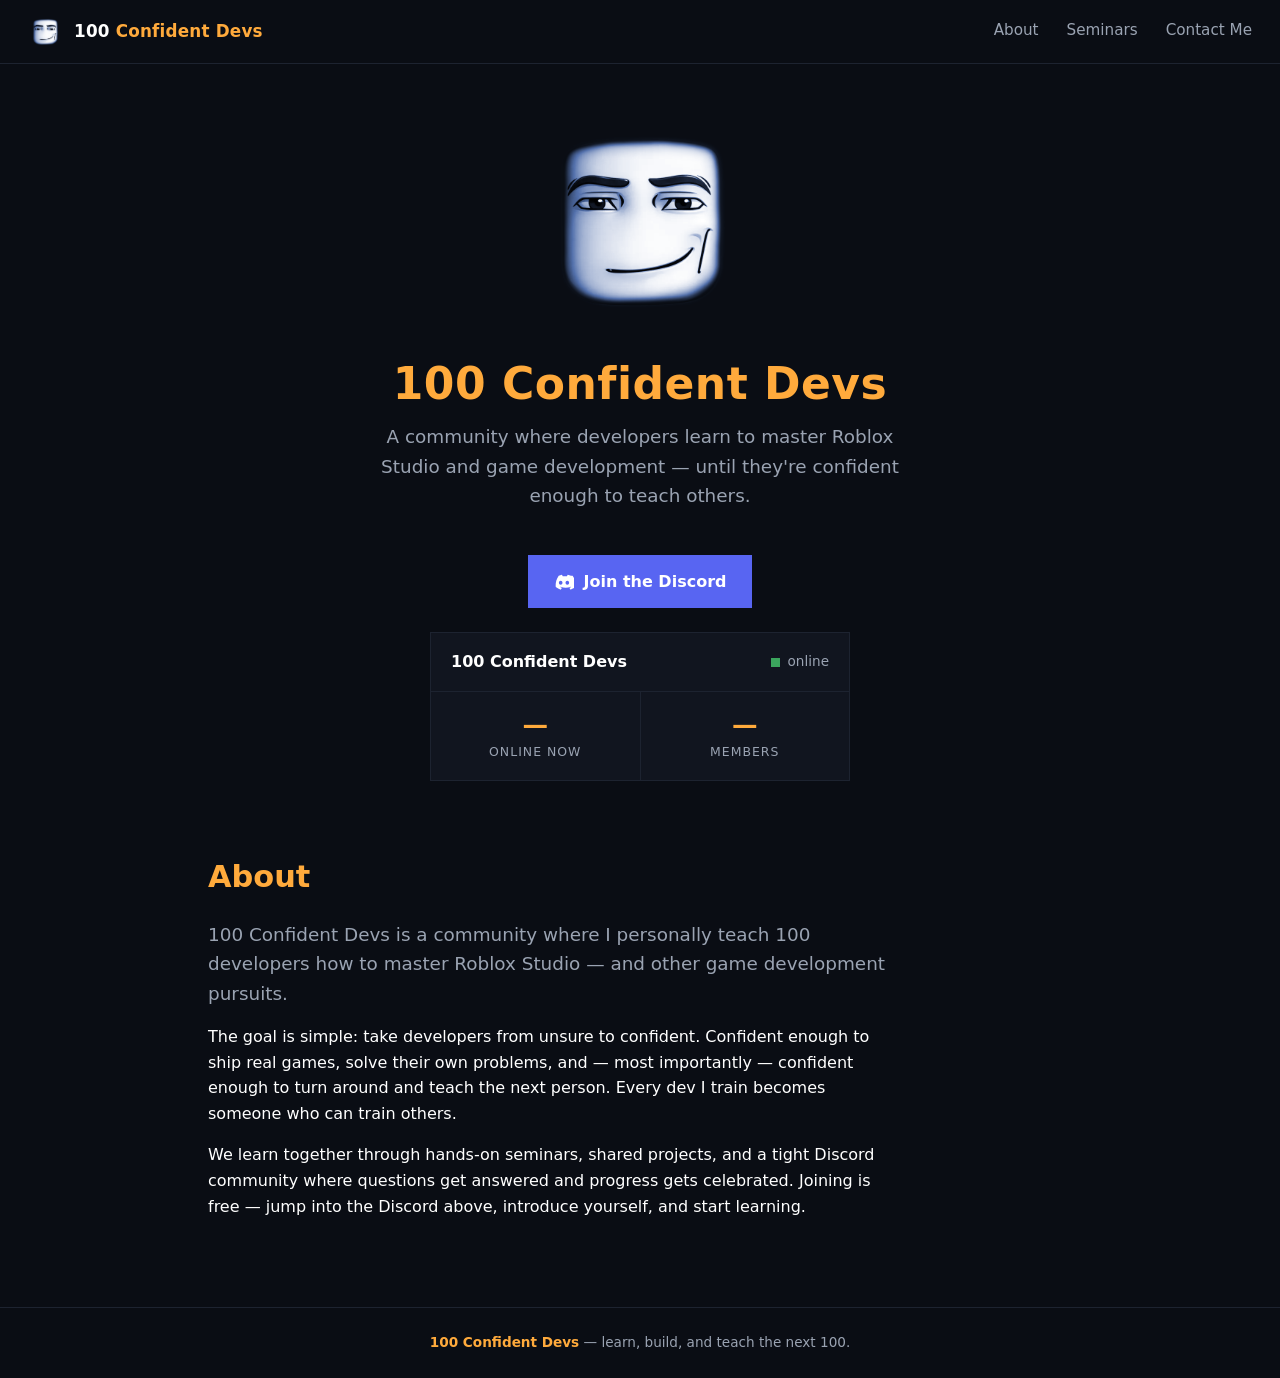
==== index.html @ 68784820 "Initial site: 100 Confident Devs" ====
<!DOCTYPE html>
<html lang="en">
<head>
    <meta charset="UTF-8">
    <meta name="viewport" content="width=device-width, initial-scale=1.0">
    <title>100 Confident Devs</title>
    <meta name="description" content="Join 100 Confident Devs — a community where you learn to master Roblox Studio and game development until you're confident enough to teach others.">
    <link rel="icon" href="assets/logo_ico.ico" type="image/x-icon">
    <link rel="stylesheet" href="styles.css">
</head>
<body>
    <header class="topbar">
        <a class="brand" href="index.html">
            <img src="assets/logo_2.png" alt="100 Confident Devs logo">
            <span>100 <b>Confident Devs</b></span>
        </a>
        <nav class="nav">
            <a href="#about">About</a>
            <a href="seminars.html">Seminars</a>
            <a href="contact.html">Contact Me</a>
        </nav>
    </header>

    <main>
        <section class="hero">
            <img class="hero-logo" src="assets/logo_2.png" alt="100 Confident Devs">
            <h1 class="title">100 Confident Devs</h1>
            <p class="subtitle">
                A community where developers learn to master Roblox Studio and game
                development &mdash; until they're confident enough to teach others.
            </p>

            <div class="discord-zone">
                <a class="btn btn-discord" id="join-btn" href="#" target="_blank" rel="noopener">
                    <svg viewBox="0 0 24 24" fill="currentColor" aria-hidden="true">
                        <path d="M20.317 4.369A19.79 19.79 0 0 0 16.558 3.2a.074.074 0 0 0-.079.037c-.34.6-.715 1.385-.978 2.001a18.27 18.27 0 0 0-5.002 0 12.6 12.6 0 0 0-.993-2.001.077.077 0 0 0-.079-.037A19.736 19.736 0 0 0 5.668 4.37a.07.07 0 0 0-.032.027C2.533 9.046 1.69 13.58 2.104 18.057a.082.082 0 0 0 .031.057 19.9 19.9 0 0 0 5.993 3.04.078.078 0 0 0 .084-.028c.462-.63.874-1.295 1.226-1.994a.076.076 0 0 0-.041-.106 13.1 13.1 0 0 1-1.872-.892.077.077 0 0 1-.008-.128c.126-.094.252-.192.372-.291a.074.074 0 0 1 .077-.01c3.927 1.793 8.18 1.793 12.061 0a.074.074 0 0 1 .078.009c.12.099.246.198.373.292a.077.077 0 0 1-.006.127 12.3 12.3 0 0 1-1.873.892.077.077 0 0 0-.041.107c.36.698.772 1.362 1.225 1.993a.076.076 0 0 0 .084.028 19.84 19.84 0 0 0 6.002-3.04.077.077 0 0 0 .032-.054c.5-5.177-.838-9.674-3.549-13.66a.061.061 0 0 0-.031-.028ZM8.02 15.331c-1.183 0-2.157-1.085-2.157-2.419 0-1.333.956-2.419 2.157-2.419 1.21 0 2.176 1.096 2.157 2.42 0 1.333-.956 2.418-2.157 2.418Zm7.975 0c-1.183 0-2.157-1.085-2.157-2.419 0-1.333.955-2.419 2.157-2.419 1.21 0 2.176 1.096 2.157 2.42 0 1.333-.946 2.418-2.157 2.418Z"/>
                    </svg>
                    Join the Discord
                </a>

                <div class="discord-widget" id="discord-widget">
                    <div class="dw-head">
                        <span class="dw-name" id="dw-name">100 Confident Devs</span>
                        <span class="dw-status"><span class="dw-dot"></span><span>online</span></span>
                    </div>
                    <div class="dw-stats">
                        <div class="dw-stat">
                            <div class="dw-num" id="dw-online">&mdash;</div>
                            <div class="dw-label">Online Now</div>
                        </div>
                        <div class="dw-stat">
                            <div class="dw-num" id="dw-members">&mdash;</div>
                            <div class="dw-label">Members</div>
                        </div>
                    </div>
                </div>
            </div>
        </section>

        <section class="page" id="about">
            <h2 class="section">About</h2>
            <p class="lead">
                100 Confident Devs is a community where I personally teach 100 developers
                how to master Roblox Studio &mdash; and other game development pursuits.
            </p>
            <p>
                The goal is simple: take developers from unsure to confident. Confident
                enough to ship real games, solve their own problems, and &mdash; most
                importantly &mdash; confident enough to turn around and teach the next
                person. Every dev I train becomes someone who can train others.
            </p>
            <p>
                We learn together through hands-on seminars, shared projects, and a tight
                Discord community where questions get answered and progress gets celebrated.
                Joining is free &mdash; jump into the Discord above, introduce yourself,
                and start learning.
            </p>
        </section>
    </main>

    <footer>
        <b>100 Confident Devs</b> &mdash; learn, build, and teach the next 100.
    </footer>

    <script src="script.js"></script>
</body>
</html>
---- styles.css ----
/* ============================================================
   100 Confident Devs — shared styles
   Flat UI. Dark base #0a0d14, white text, orange #FFAA3C accents.
   ============================================================ */

:root {
    --bg: #0a0d14;
    --bg-raised: #11151f;
    --bg-line: #1d2330;
    --text: #ffffff;
    --text-dim: #9aa3b2;
    --accent: #ffaa3c;
    --accent-dim: #c97f23;
    --discord: #5865f2;
    --max-width: 920px;
}

* {
    box-sizing: border-box;
    margin: 0;
    padding: 0;
}

html {
    -webkit-text-size-adjust: 100%;
}

body {
    background-color: var(--bg);
    color: var(--text);
    font-family: "Segoe UI", system-ui, -apple-system, Roboto, Helvetica, Arial, sans-serif;
    line-height: 1.6;
    min-height: 100vh;
    display: flex;
    flex-direction: column;
}

/* ---------- Top navigation ---------- */

.topbar {
    display: flex;
    align-items: center;
    justify-content: space-between;
    padding: 0 28px;
    height: 64px;
    border-bottom: 1px solid var(--bg-line);
    background-color: var(--bg);
    position: sticky;
    top: 0;
    z-index: 10;
}

.brand {
    display: flex;
    align-items: center;
    gap: 12px;
    text-decoration: none;
    color: var(--text);
}

.brand img {
    width: 34px;
    height: 34px;
    display: block;
}

.brand span {
    font-weight: 700;
    font-size: 1.05rem;
    letter-spacing: 0.2px;
}

.brand span b {
    color: var(--accent);
    font-weight: 700;
}

.nav {
    display: flex;
    gap: 28px;
}

.nav a {
    color: var(--text-dim);
    text-decoration: none;
    font-size: 0.95rem;
    font-weight: 500;
    padding: 4px 0;
    border-bottom: 2px solid transparent;
    transition: color 0.15s ease, border-color 0.15s ease;
}

.nav a:hover {
    color: var(--text);
}

.nav a.active {
    color: var(--accent);
    border-bottom-color: var(--accent);
}

/* ---------- Layout ---------- */

main {
    flex: 1;
    width: 100%;
    max-width: var(--max-width);
    margin: 0 auto;
    padding: 48px 28px 72px;
}

/* ---------- Home / hero ---------- */

.hero {
    display: flex;
    flex-direction: column;
    align-items: center;
    text-align: center;
}

#about {
    margin-top: 72px;
    scroll-margin-top: 80px;
}

.hero-logo {
    width: 220px;
    height: 220px;
    max-width: 60vw;
    display: block;
    margin-bottom: 28px;
}

h1.title {
    font-size: 2.75rem;
    font-weight: 800;
    color: var(--accent);
    letter-spacing: 0.5px;
    line-height: 1.1;
}

.subtitle {
    color: var(--text-dim);
    font-size: 1.15rem;
    max-width: 560px;
    margin-top: 14px;
}

/* ---------- Buttons (flat, square) ---------- */

.btn {
    display: inline-flex;
    align-items: center;
    justify-content: center;
    gap: 10px;
    font-size: 1rem;
    font-weight: 600;
    text-decoration: none;
    padding: 14px 26px;
    border: none;
    cursor: pointer;
    transition: background-color 0.15s ease;
}

.btn-discord {
    background-color: var(--discord);
    color: #ffffff;
}

.btn-discord:hover {
    background-color: #4752c4;
}

.btn-accent {
    background-color: var(--accent);
    color: #0a0d14;
}

.btn-accent:hover {
    background-color: var(--accent-dim);
}

.btn-outline {
    background-color: transparent;
    color: var(--text);
    border: 1px solid var(--bg-line);
}

.btn-outline:hover {
    border-color: var(--accent);
    color: var(--accent);
}

.btn svg {
    width: 20px;
    height: 20px;
    display: block;
}

/* ---------- Discord block on home ---------- */

.discord-zone {
    margin-top: 44px;
    display: flex;
    flex-direction: column;
    align-items: center;
    gap: 24px;
    width: 100%;
}

.discord-widget {
    width: 100%;
    max-width: 420px;
    background-color: var(--bg-raised);
    border: 1px solid var(--bg-line);
}

.dw-head {
    display: flex;
    align-items: center;
    justify-content: space-between;
    padding: 16px 20px;
    border-bottom: 1px solid var(--bg-line);
}

.dw-name {
    font-weight: 700;
    font-size: 1rem;
}

.dw-status {
    display: flex;
    align-items: center;
    gap: 8px;
    color: var(--text-dim);
    font-size: 0.85rem;
}

.dw-dot {
    width: 9px;
    height: 9px;
    background-color: #3ba55d;
    display: inline-block;
}

.dw-stats {
    display: flex;
}

.dw-stat {
    flex: 1;
    padding: 18px 20px;
    text-align: center;
}

.dw-stat + .dw-stat {
    border-left: 1px solid var(--bg-line);
}

.dw-num {
    font-size: 1.6rem;
    font-weight: 800;
    color: var(--accent);
    line-height: 1.1;
}

.dw-label {
    font-size: 0.78rem;
    color: var(--text-dim);
    text-transform: uppercase;
    letter-spacing: 1px;
    margin-top: 4px;
}

/* ---------- Section / page headings ---------- */

h2.section {
    font-size: 1.9rem;
    font-weight: 800;
    color: var(--accent);
    margin-bottom: 18px;
}

.page p {
    color: var(--text);
    margin-bottom: 16px;
    max-width: 680px;
}

.page p.lead {
    font-size: 1.15rem;
    color: var(--text-dim);
}

/* ---------- Seminars page ---------- */

.banner {
    background-color: var(--bg-raised);
    border: 1px solid var(--bg-line);
    border-left: 4px solid var(--accent);
    padding: 22px 26px;
    margin-bottom: 40px;
    display: flex;
    align-items: center;
    justify-content: space-between;
    gap: 16px;
    flex-wrap: wrap;
}

.banner-label {
    text-transform: uppercase;
    letter-spacing: 1.5px;
    font-size: 0.78rem;
    color: var(--accent);
    font-weight: 700;
}

.banner-value {
    font-size: 1.6rem;
    font-weight: 800;
    color: var(--text);
}

.video-frame {
    position: relative;
    width: 100%;
    aspect-ratio: 16 / 9;
    background-color: #000;
    border: 1px solid var(--bg-line);
}

.video-frame iframe {
    position: absolute;
    inset: 0;
    width: 100%;
    height: 100%;
    border: none;
}

.video-placeholder {
    position: absolute;
    inset: 0;
    display: flex;
    flex-direction: column;
    align-items: center;
    justify-content: center;
    gap: 8px;
    color: var(--text-dim);
    text-align: center;
    padding: 20px;
}

/* ---------- Contact page ---------- */

.contact-list {
    display: flex;
    flex-direction: column;
    gap: 18px;
    margin-top: 8px;
    max-width: 460px;
}

.contact-row {
    display: flex;
    align-items: center;
    justify-content: space-between;
    gap: 16px;
    background-color: var(--bg-raised);
    border: 1px solid var(--bg-line);
    padding: 18px 22px;
    flex-wrap: wrap;
}

.contact-row .label {
    color: var(--text-dim);
    font-size: 0.8rem;
    text-transform: uppercase;
    letter-spacing: 1px;
}

.contact-row .value {
    font-size: 1.05rem;
    font-weight: 600;
    color: var(--text);
}

.contact-row a.value {
    color: var(--accent);
    text-decoration: none;
}

.contact-row a.value:hover {
    text-decoration: underline;
}

/* ---------- Footer ---------- */

footer {
    border-top: 1px solid var(--bg-line);
    padding: 24px 28px;
    text-align: center;
    color: var(--text-dim);
    font-size: 0.85rem;
}

footer b {
    color: var(--accent);
}

/* ---------- Responsive ---------- */

@media (max-width: 640px) {
    .topbar {
        padding: 0 16px;
        height: 58px;
    }

    .nav {
        gap: 18px;
    }

    .nav a {
        font-size: 0.88rem;
    }

    .brand span {
        display: none;
    }

    main {
        padding: 36px 18px 56px;
    }

    h1.title {
        font-size: 2.1rem;
    }
}
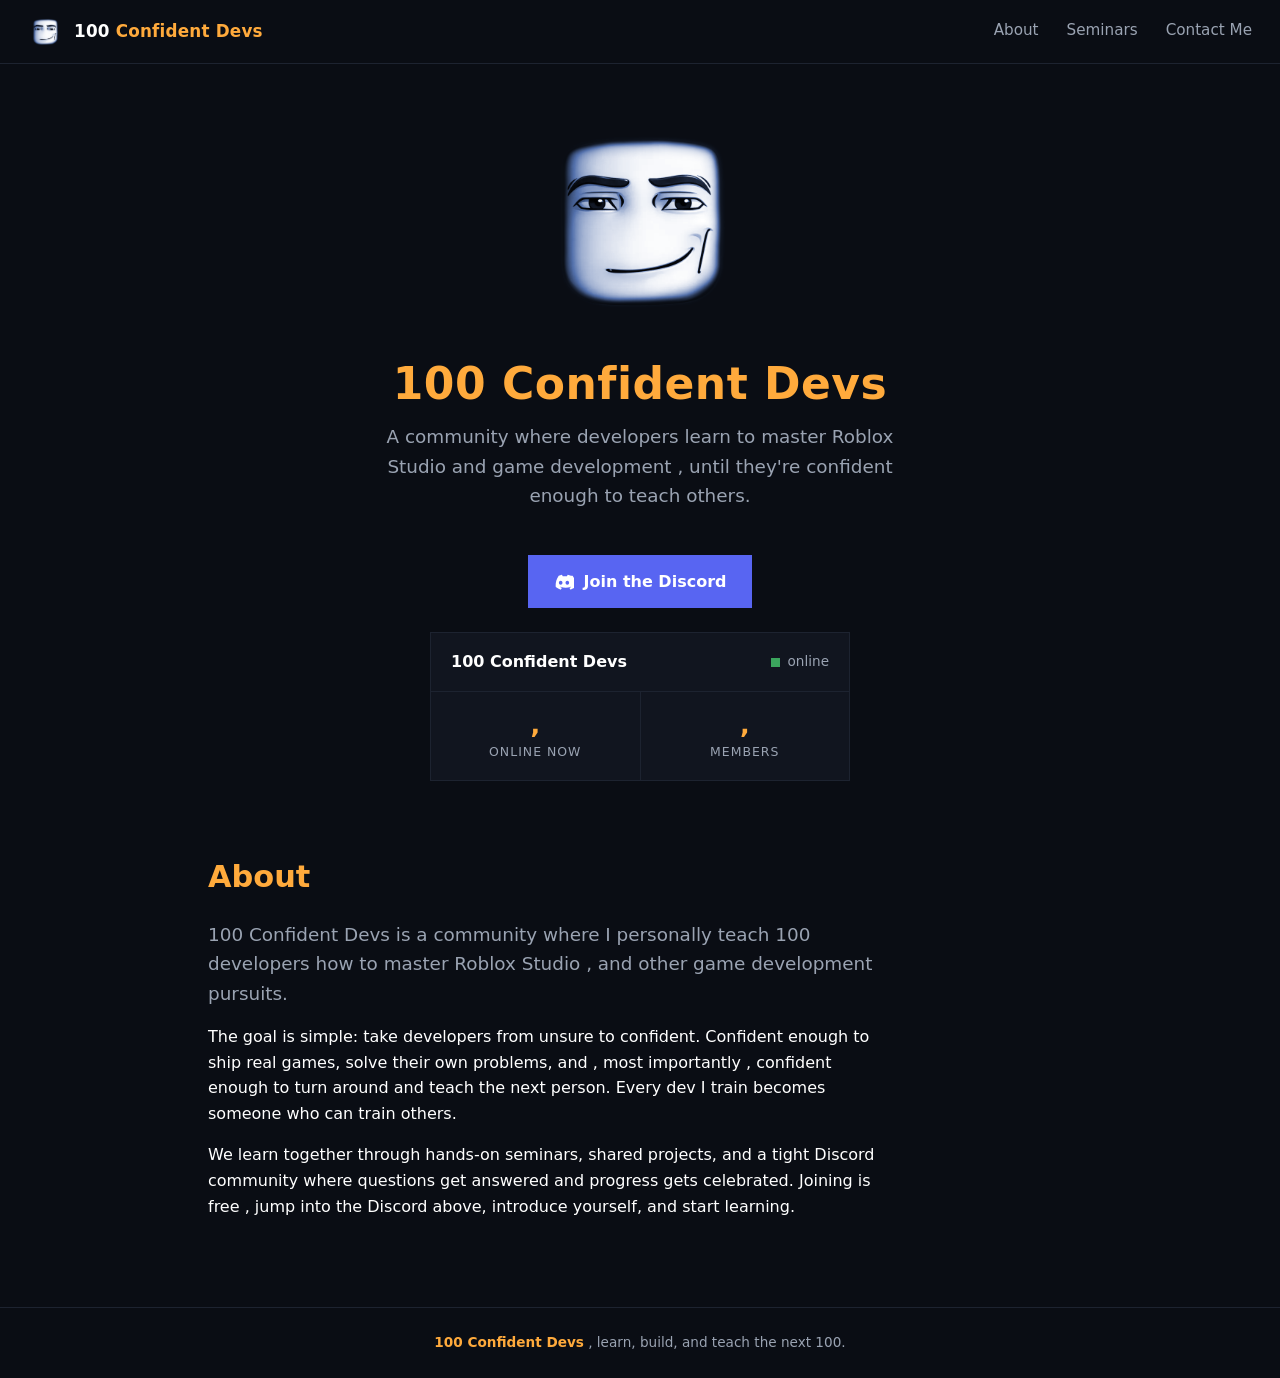
==== commit 6891f86a: "Exclude PSD design sources from repo" ====
--- a/index.html
+++ b/index.html
@@ -27,7 +27,7 @@
             <h1 class="title">100 Confident Devs</h1>
             <p class="subtitle">
                 A community where developers learn to master Roblox Studio and game
-                development &mdash; until they're confident enough to teach others.
+                development ,  until they're confident enough to teach others.
             </p>
 
             <div class="discord-zone">
@@ -45,11 +45,11 @@
                     </div>
                     <div class="dw-stats">
                         <div class="dw-stat">
-                            <div class="dw-num" id="dw-online">&mdash;</div>
+                            <div class="dw-num" id="dw-online">, </div>
                             <div class="dw-label">Online Now</div>
                         </div>
                         <div class="dw-stat">
-                            <div class="dw-num" id="dw-members">&mdash;</div>
+                            <div class="dw-num" id="dw-members">, </div>
                             <div class="dw-label">Members</div>
                         </div>
                     </div>
@@ -61,25 +61,25 @@
             <h2 class="section">About</h2>
             <p class="lead">
                 100 Confident Devs is a community where I personally teach 100 developers
-                how to master Roblox Studio &mdash; and other game development pursuits.
+                how to master Roblox Studio ,  and other game development pursuits.
             </p>
             <p>
                 The goal is simple: take developers from unsure to confident. Confident
-                enough to ship real games, solve their own problems, and &mdash; most
-                importantly &mdash; confident enough to turn around and teach the next
+                enough to ship real games, solve their own problems, and ,  most
+                importantly ,  confident enough to turn around and teach the next
                 person. Every dev I train becomes someone who can train others.
             </p>
             <p>
                 We learn together through hands-on seminars, shared projects, and a tight
                 Discord community where questions get answered and progress gets celebrated.
-                Joining is free &mdash; jump into the Discord above, introduce yourself,
+                Joining is free ,  jump into the Discord above, introduce yourself,
                 and start learning.
             </p>
         </section>
     </main>
 
     <footer>
-        <b>100 Confident Devs</b> &mdash; learn, build, and teach the next 100.
+        <b>100 Confident Devs</b> ,  learn, build, and teach the next 100.
     </footer>
 
     <script src="script.js"></script>
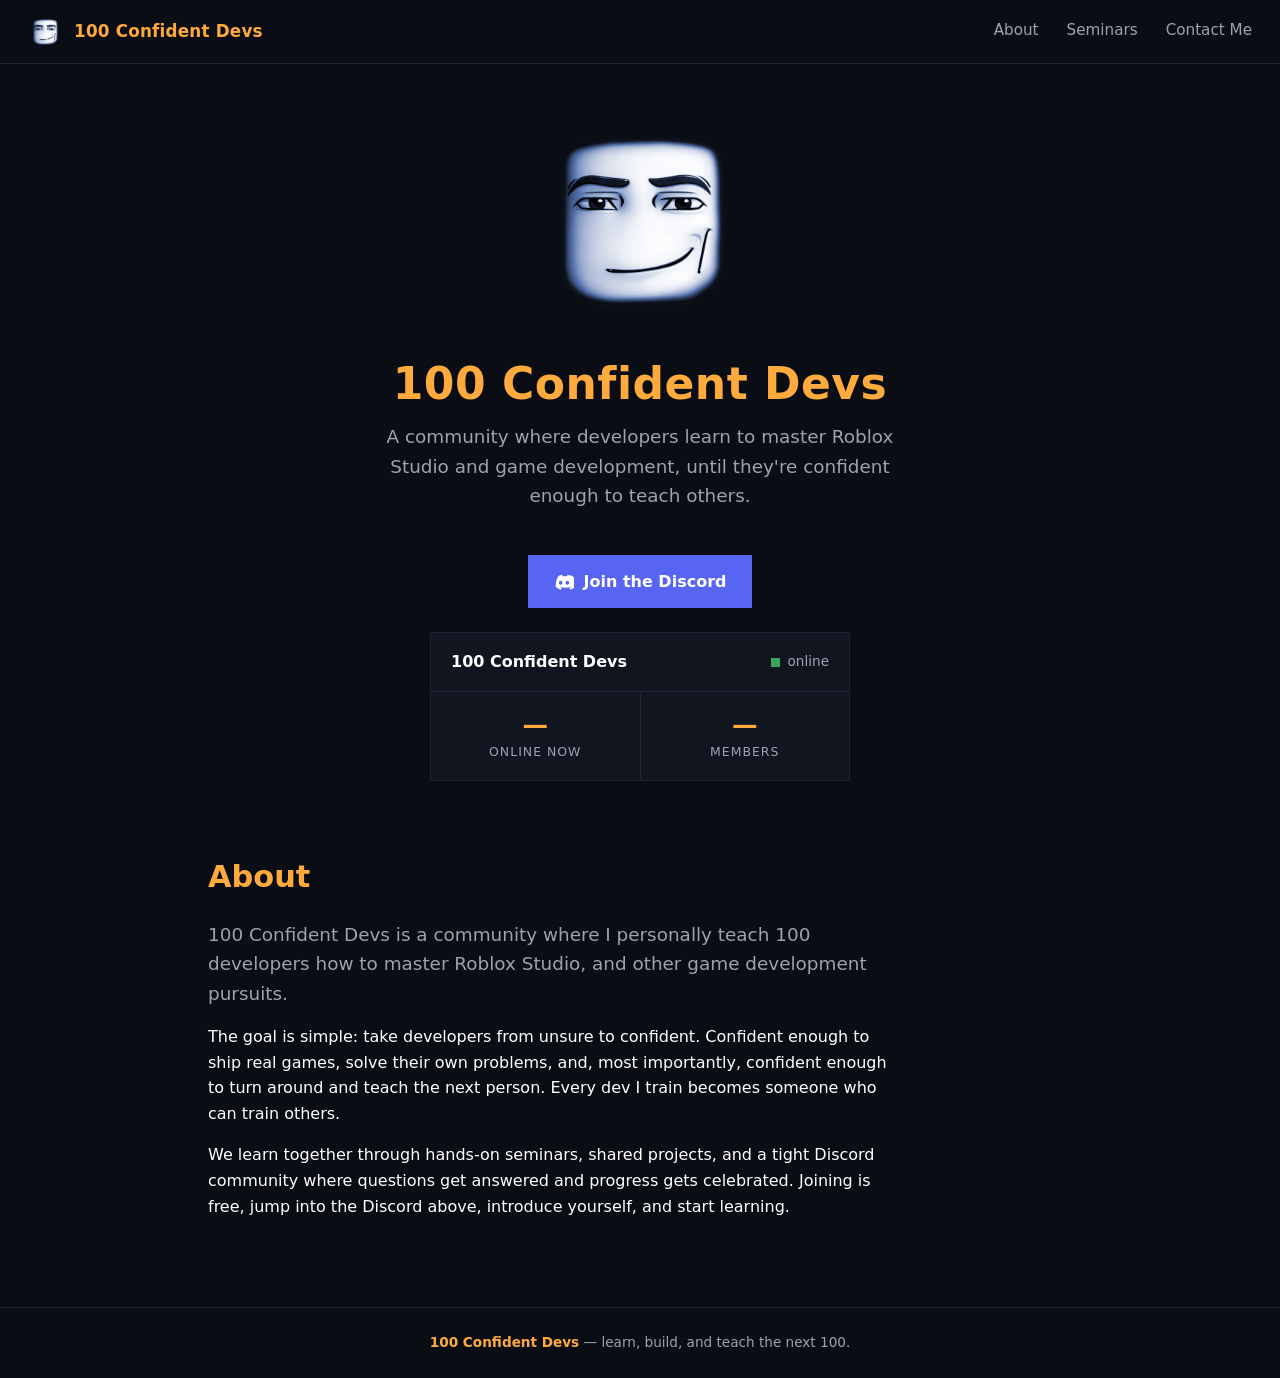
==== commit 2ed8d6da: "- Notify Me button uses Discord invite link - Added oof easter egg to main logo" ====
--- a/index.html
+++ b/index.html
@@ -12,7 +12,7 @@
     <header class="topbar">
         <a class="brand" href="index.html">
             <img src="assets/logo_2.png" alt="100 Confident Devs logo">
-            <span>100 <b>Confident Devs</b></span>
+            <span><b>100 Confident Devs</b></span>
         </a>
         <nav class="nav">
             <a href="#about">About</a>
@@ -23,11 +23,11 @@
 
     <main>
         <section class="hero">
-            <img class="hero-logo" src="assets/logo_2.png" alt="100 Confident Devs">
+            <img class="hero-logo" id="hero-logo" src="assets/logo_2.png" alt="100 Confident Devs" role="button" tabindex="0">
             <h1 class="title">100 Confident Devs</h1>
             <p class="subtitle">
                 A community where developers learn to master Roblox Studio and game
-                development ,  until they're confident enough to teach others.
+                development,  until they're confident enough to teach others.
             </p>
 
             <div class="discord-zone">
@@ -45,11 +45,11 @@
                     </div>
                     <div class="dw-stats">
                         <div class="dw-stat">
-                            <div class="dw-num" id="dw-online">, </div>
+                            <div class="dw-num" id="dw-online">&mdash;</div>
                             <div class="dw-label">Online Now</div>
                         </div>
                         <div class="dw-stat">
-                            <div class="dw-num" id="dw-members">, </div>
+                            <div class="dw-num" id="dw-members">&mdash;</div>
                             <div class="dw-label">Members</div>
                         </div>
                     </div>
@@ -61,25 +61,25 @@
             <h2 class="section">About</h2>
             <p class="lead">
                 100 Confident Devs is a community where I personally teach 100 developers
-                how to master Roblox Studio ,  and other game development pursuits.
+                how to master Roblox Studio,  and other game development pursuits.
             </p>
             <p>
                 The goal is simple: take developers from unsure to confident. Confident
-                enough to ship real games, solve their own problems, and ,  most
-                importantly ,  confident enough to turn around and teach the next
+                enough to ship real games, solve their own problems, and,  most
+                importantly,  confident enough to turn around and teach the next
                 person. Every dev I train becomes someone who can train others.
             </p>
             <p>
                 We learn together through hands-on seminars, shared projects, and a tight
                 Discord community where questions get answered and progress gets celebrated.
-                Joining is free ,  jump into the Discord above, introduce yourself,
+                Joining is free,  jump into the Discord above, introduce yourself,
                 and start learning.
             </p>
         </section>
     </main>
 
     <footer>
-        <b>100 Confident Devs</b> ,  learn, build, and teach the next 100.
+        <b>100 Confident Devs</b> &mdash;  learn, build, and teach the next 100.
     </footer>
 
     <script src="script.js"></script>
--- a/styles.css
+++ b/styles.css
@@ -129,6 +129,30 @@
     max-width: 60vw;
     display: block;
     margin-bottom: 28px;
+    cursor: pointer;
+    user-select: none;
+    -webkit-user-drag: none;
+    transition: transform 0.12s ease;
+    will-change: transform;
+}
+
+.hero-logo:hover {
+    transform: scale(1.04);
+}
+
+.hero-logo:focus-visible {
+    outline: 2px solid var(--accent);
+    outline-offset: 6px;
+}
+
+.hero-logo.pop {
+    animation: logo-pop 0.32s ease;
+}
+
+@keyframes logo-pop {
+    0% { transform: scale(1); }
+    45% { transform: scale(1.18); }
+    100% { transform: scale(1); }
 }
 
 h1.title {
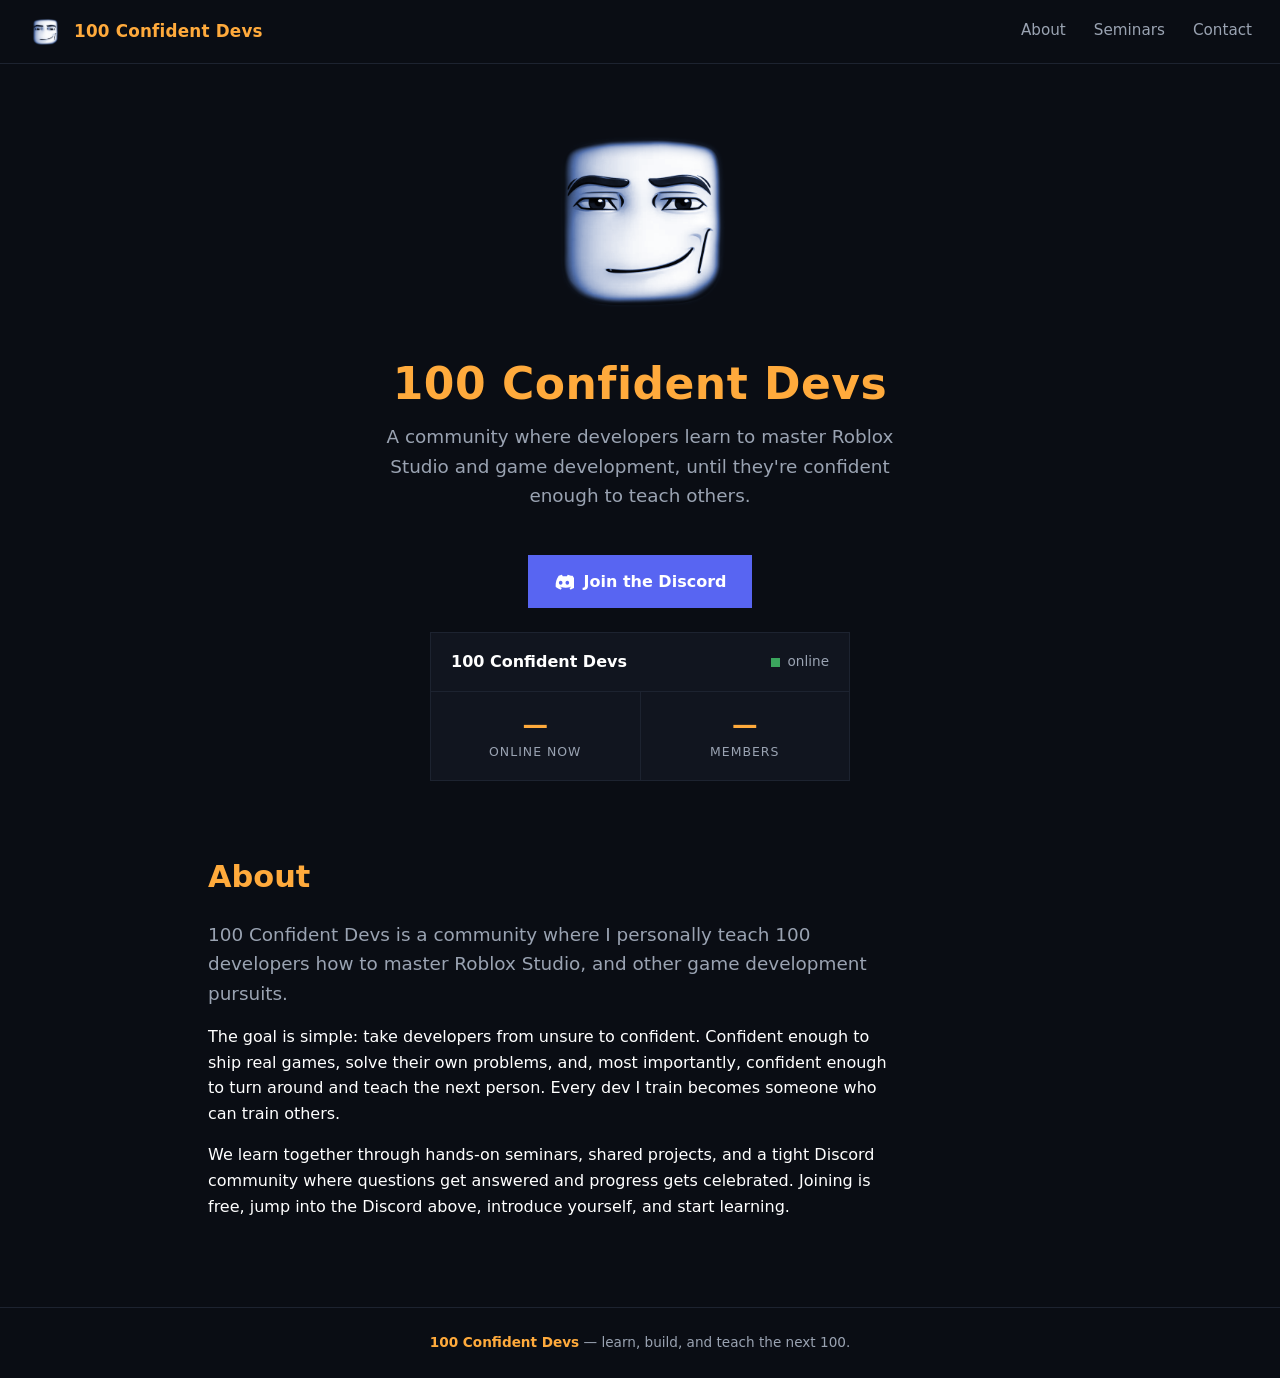
==== commit e28c7f6f: "Polish 2" ====
--- a/index.html
+++ b/index.html
@@ -17,14 +17,14 @@
         <nav class="nav">
             <a href="#about">About</a>
             <a href="seminars.html">Seminars</a>
-            <a href="contact.html">Contact Me</a>
+            <a href="contact.html">Contact</a>
         </nav>
     </header>
 
     <main>
         <section class="hero">
             <img class="hero-logo" id="hero-logo" src="assets/logo_2.png" alt="100 Confident Devs" role="button" tabindex="0">
-            <h1 class="title">100 Confident Devs</h1>
+            <h1 class="title"><b>100 Confident Devs</b></h1>
             <p class="subtitle">
                 A community where developers learn to master Roblox Studio and game
                 development,  until they're confident enough to teach others.
--- a/styles.css
+++ b/styles.css
@@ -28,7 +28,7 @@
 body {
     background-color: var(--bg);
     color: var(--text);
-    font-family: "Segoe UI", system-ui, -apple-system, Roboto, Helvetica, Arial, sans-serif;
+    font-family: "Inter", "Segoe UI", system-ui, -apple-system, Roboto, Helvetica, Arial, sans-serif;
     line-height: 1.6;
     min-height: 100vh;
     display: flex;
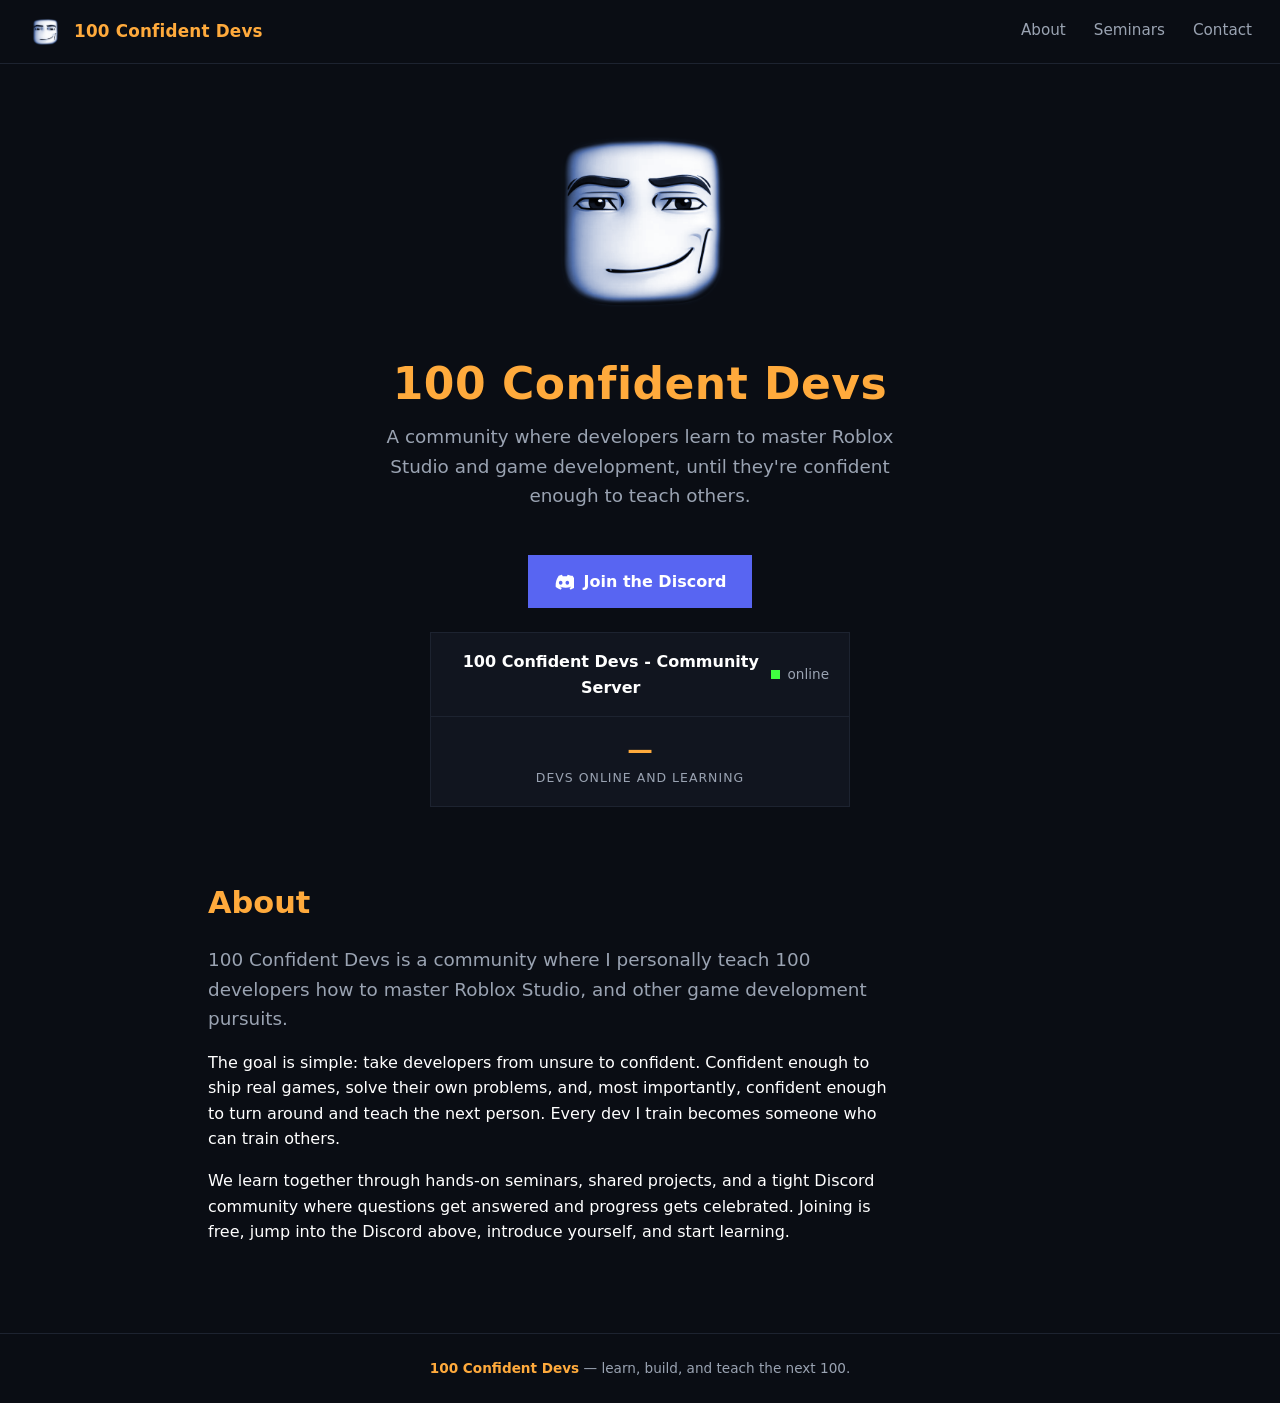
==== commit 785d2d7d: "Edit Discord Widget" ====
--- a/index.html
+++ b/index.html
@@ -5,6 +5,26 @@
     <meta name="viewport" content="width=device-width, initial-scale=1.0">
     <title>100 Confident Devs</title>
     <meta name="description" content="Join 100 Confident Devs — a community where you learn to master Roblox Studio and game development until you're confident enough to teach others.">
+    <meta name="theme-color" content="#0a0d14">
+    <link rel="canonical" href="https://100confidentdevs.org/">
+
+    <!-- Open Graph -->
+    <meta property="og:type" content="website">
+    <meta property="og:site_name" content="100 Confident Devs">
+    <meta property="og:title" content="100 Confident Devs">
+    <meta property="og:description" content="A community where developers learn to master Roblox Studio and game development — until they're confident enough to teach others.">
+    <meta property="og:url" content="https://100confidentdevs.org/">
+    <meta property="og:image" content="https://100confidentdevs.org/assets/banner.png">
+    <meta property="og:image:width" content="1280">
+    <meta property="og:image:height" content="720">
+    <meta property="og:image:alt" content="100 Confident Devs">
+
+    <!-- Twitter / X -->
+    <meta name="twitter:card" content="summary_large_image">
+    <meta name="twitter:title" content="100 Confident Devs">
+    <meta name="twitter:description" content="A community where developers learn to master Roblox Studio and game development — until they're confident enough to teach others.">
+    <meta name="twitter:image" content="https://100confidentdevs.org/assets/banner.png">
+
     <link rel="icon" href="assets/logo_ico.ico" type="image/x-icon">
     <link rel="stylesheet" href="styles.css">
 </head>
@@ -40,17 +60,13 @@
 
                 <div class="discord-widget" id="discord-widget">
                     <div class="dw-head">
-                        <span class="dw-name" id="dw-name">100 Confident Devs</span>
+                        <span class="dw-name" id="dw-name">100 Confident Devs - Community Server</span>
                         <span class="dw-status"><span class="dw-dot"></span><span>online</span></span>
                     </div>
                     <div class="dw-stats">
                         <div class="dw-stat">
                             <div class="dw-num" id="dw-online">&mdash;</div>
-                            <div class="dw-label">Online Now</div>
-                        </div>
-                        <div class="dw-stat">
-                            <div class="dw-num" id="dw-members">&mdash;</div>
-                            <div class="dw-label">Members</div>
+                            <div class="dw-label">Devs Online and Learning</div>
                         </div>
                     </div>
                 </div>
--- a/styles.css
+++ b/styles.css
@@ -263,7 +263,7 @@
 .dw-dot {
     width: 9px;
     height: 9px;
-    background-color: #3ba55d;
+    background-color: #40ff40;
     display: inline-block;
 }
 
